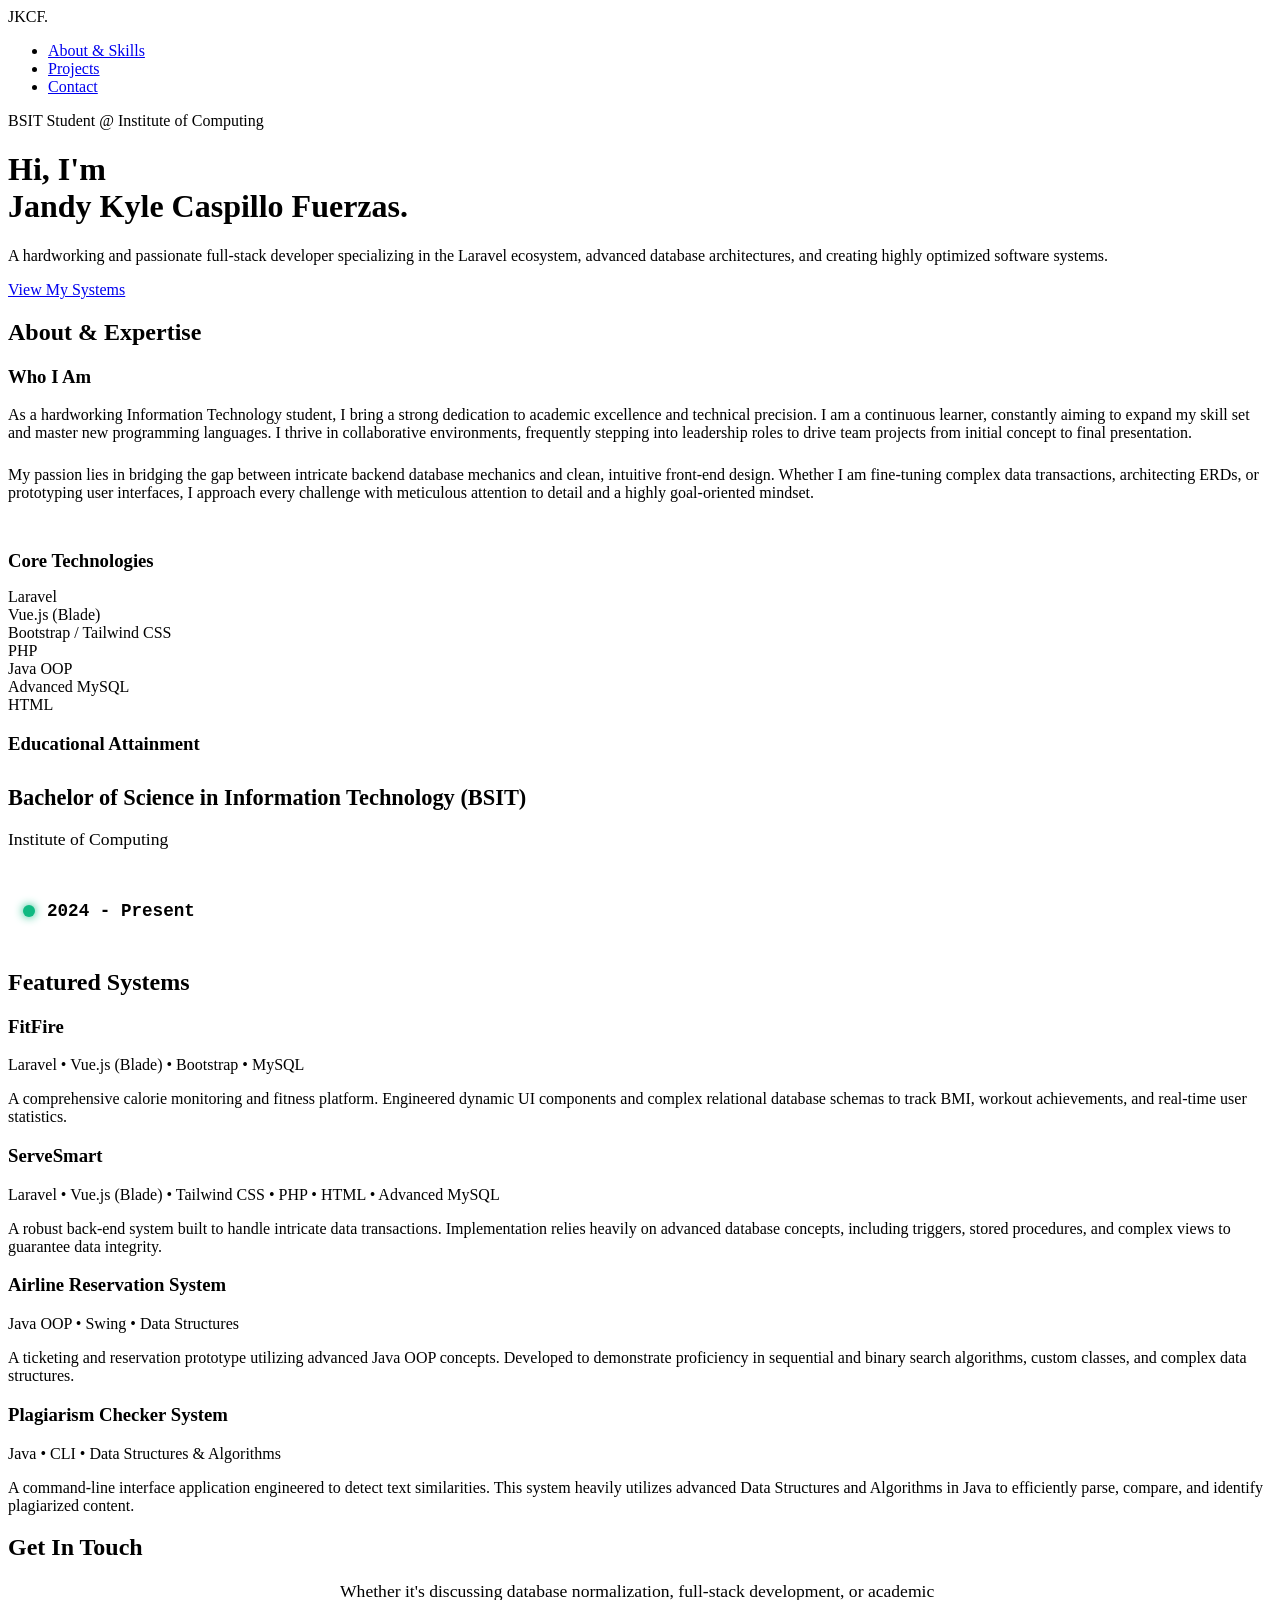
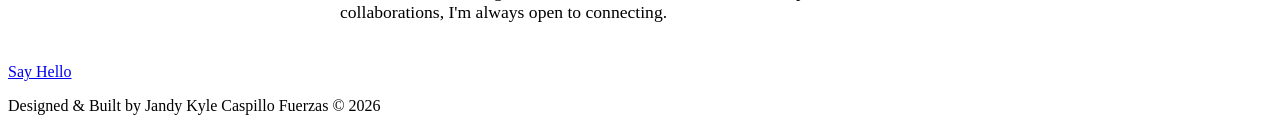
==== index.html @ 65add5ea "Update and rename asdasdsad.html to index.html" ====
<!DOCTYPE html>
<html lang="en">
<head>
    <meta charset="UTF-8">
    <meta name="viewport" content="width=device-width, initial-scale=1.0">
    <title>Jandy Kyle Caspillo Fuerzas | Portfolio</title>
    
    <!-- This line links your external CSS file -->
    <link rel="stylesheet" href="styles.css">
    
</head>
<body>

    <!-- Navigation -->
    <nav>
        <div class="logo">JKCF.</div>
        <ul class="nav-links">
            <li><a href="#about">About & Skills</a></li>
            <li><a href="#projects">Projects</a></li>
            <li><a href="#contact">Contact</a></li>
        </ul>
    </nav>

    <!-- Hero Section -->
    <header id="home">
        <div class="hero-subtitle">BSIT Student @ Institute of Computing</div>
        <h1 class="hero-title">Hi, I'm <br><span class="gradient-text">Jandy Kyle Caspillo Fuerzas.</span></h1>
        <p class="hero-desc">
            A hardworking and passionate full-stack developer specializing in the Laravel ecosystem, advanced database architectures, and creating highly optimized software systems.
        </p>
        <a href="#projects" class="btn">View My Systems</a>
    </header>

    <!-- About, Education & Skills Section -->
    <section id="about">
        <h2 class="section-title">About & Expertise</h2>
        <div class="about-container">
            
            <!-- About Me Text & Skills -->
            <div class="about-text">
                <h3>Who I Am</h3>
                <p style="color: var(--text-muted); margin-bottom: 1.5rem;">
                    As a hardworking Information Technology student, I bring a strong dedication to academic excellence and technical precision. I am a continuous learner, constantly aiming to expand my skill set and master new programming languages. I thrive in collaborative environments, frequently stepping into leadership roles to drive team projects from initial concept to final presentation.
                </p>
                <p style="color: var(--text-muted); margin-bottom: 2rem;">
                    My passion lies in bridging the gap between intricate backend database mechanics and clean, intuitive front-end design. Whether I am fine-tuning complex data transactions, architecting ERDs, or prototyping user interfaces, I approach every challenge with meticulous attention to detail and a highly goal-oriented mindset.
                </p>

                <!-- Skills Badges -->
                <h3 style="margin-top: 3rem; margin-bottom: 1rem;">Core Technologies</h3>
                <div class="skills-container">
                    <div class="skill-badge">Laravel</div>
                    <div class="skill-badge">Vue.js (Blade)</div>
                    <div class="skill-badge">Bootstrap / Tailwind CSS</div>
                    <div class="skill-badge">PHP</div>
                    <div class="skill-badge">Java OOP</div>
                    <div class="skill-badge">Advanced MySQL</div>
                    <div class="skill-badge">HTML</div>
                </div>
            </div>

            <!-- Education Box -->
            <div class="education-box">
                <h3>Educational Attainment</h3>
                <div class="edu-card">
                    <h4 style="font-size: 1.4rem; margin-bottom: 0.5rem; color: var(--text-main);">Bachelor of Science in Information Technology (BSIT)</h4>
                    <p style="font-size: 1.1rem; margin-bottom: 1.5rem; color: var(--text-muted);">Institute of Computing</p>
                    <div style="display: flex; align-items: center; gap: 12px; background: rgba(255,255,255,0.03); padding: 10px 15px; border-radius: 8px; width: fit-content;">
                        <span style="display: inline-block; width: 12px; height: 12px; background-color: #10b981; border-radius: 50%; box-shadow: 0 0 10px #10b981;"></span>
                        <p style="color: var(--text-main); font-family: monospace; font-size: 1.1rem; font-weight: bold;">2024 - Present</p>
                    </div>
                </div>
            </div>

        </div>
    </section>

    <!-- Projects Section -->
    <section id="projects">
        <h2 class="section-title">Featured Systems</h2>
        <div class="projects-grid">
            
            <!-- FitFire -->
            <div class="project-card">
                <h3 class="project-title">FitFire</h3>
                <div class="project-tech">Laravel • Vue.js (Blade) • Bootstrap • MySQL</div>
                <p class="project-desc">
                    A comprehensive calorie monitoring and fitness platform. Engineered dynamic UI components and complex relational database schemas to track BMI, workout achievements, and real-time user statistics.
                </p>
            </div>

            <!-- ServeSmart -->
            <div class="project-card">
                <h3 class="project-title">ServeSmart</h3>
                <div class="project-tech">Laravel • Vue.js (Blade) • Tailwind CSS • PHP • HTML • Advanced MySQL</div>
                <p class="project-desc">
                    A robust back-end system built to handle intricate data transactions. Implementation relies heavily on advanced database concepts, including triggers, stored procedures, and complex views to guarantee data integrity.
                </p>
            </div>

            <!-- Java Airline System -->
            <div class="project-card">
                <h3 class="project-title">Airline Reservation System</h3>
                <div class="project-tech">Java OOP • Swing • Data Structures</div>
                <p class="project-desc">
                    A ticketing and reservation prototype utilizing advanced Java OOP concepts. Developed to demonstrate proficiency in sequential and binary search algorithms, custom classes, and complex data structures.
                </p>
            </div>

            <!-- Plagiarism Checker System -->
            <div class="project-card">
                <h3 class="project-title">Plagiarism Checker System</h3>
                <div class="project-tech">Java • CLI • Data Structures & Algorithms</div>
                <p class="project-desc">
                    A command-line interface application engineered to detect text similarities. This system heavily utilizes advanced Data Structures and Algorithms in Java to efficiently parse, compare, and identify plagiarized content.
                </p>
            </div>

        </div>
    </section>

    <!-- Contact Section -->
    <section id="contact">
        <h2 class="section-title">Get In Touch</h2>
        <p style="color: var(--text-muted); max-width: 600px; margin: 0 auto 2.5rem auto; font-size: 1.1rem;">
            Whether it's discussing database normalization, full-stack development, or academic collaborations, I'm always open to connecting.
        </p>
        <a href="https://www.facebook.com/JandyKyle.Fuerzas.27" class="btn">Say Hello</a>
    </section>

    <!-- Footer -->
    <footer>
        <p>Designed & Built by Jandy Kyle Caspillo Fuerzas &copy; 2026</p>
    </footer>

    <!-- Smooth Scrolling Script -->
    <script>
        document.querySelectorAll('a[href^="#"]').forEach(anchor => {
            anchor.addEventListener('click', function (e) {
                e.preventDefault();
                document.querySelector(this.getAttribute('href')).scrollIntoView({
                    behavior: 'smooth'
                });
            });
        });
    </script>
</body>
</html>
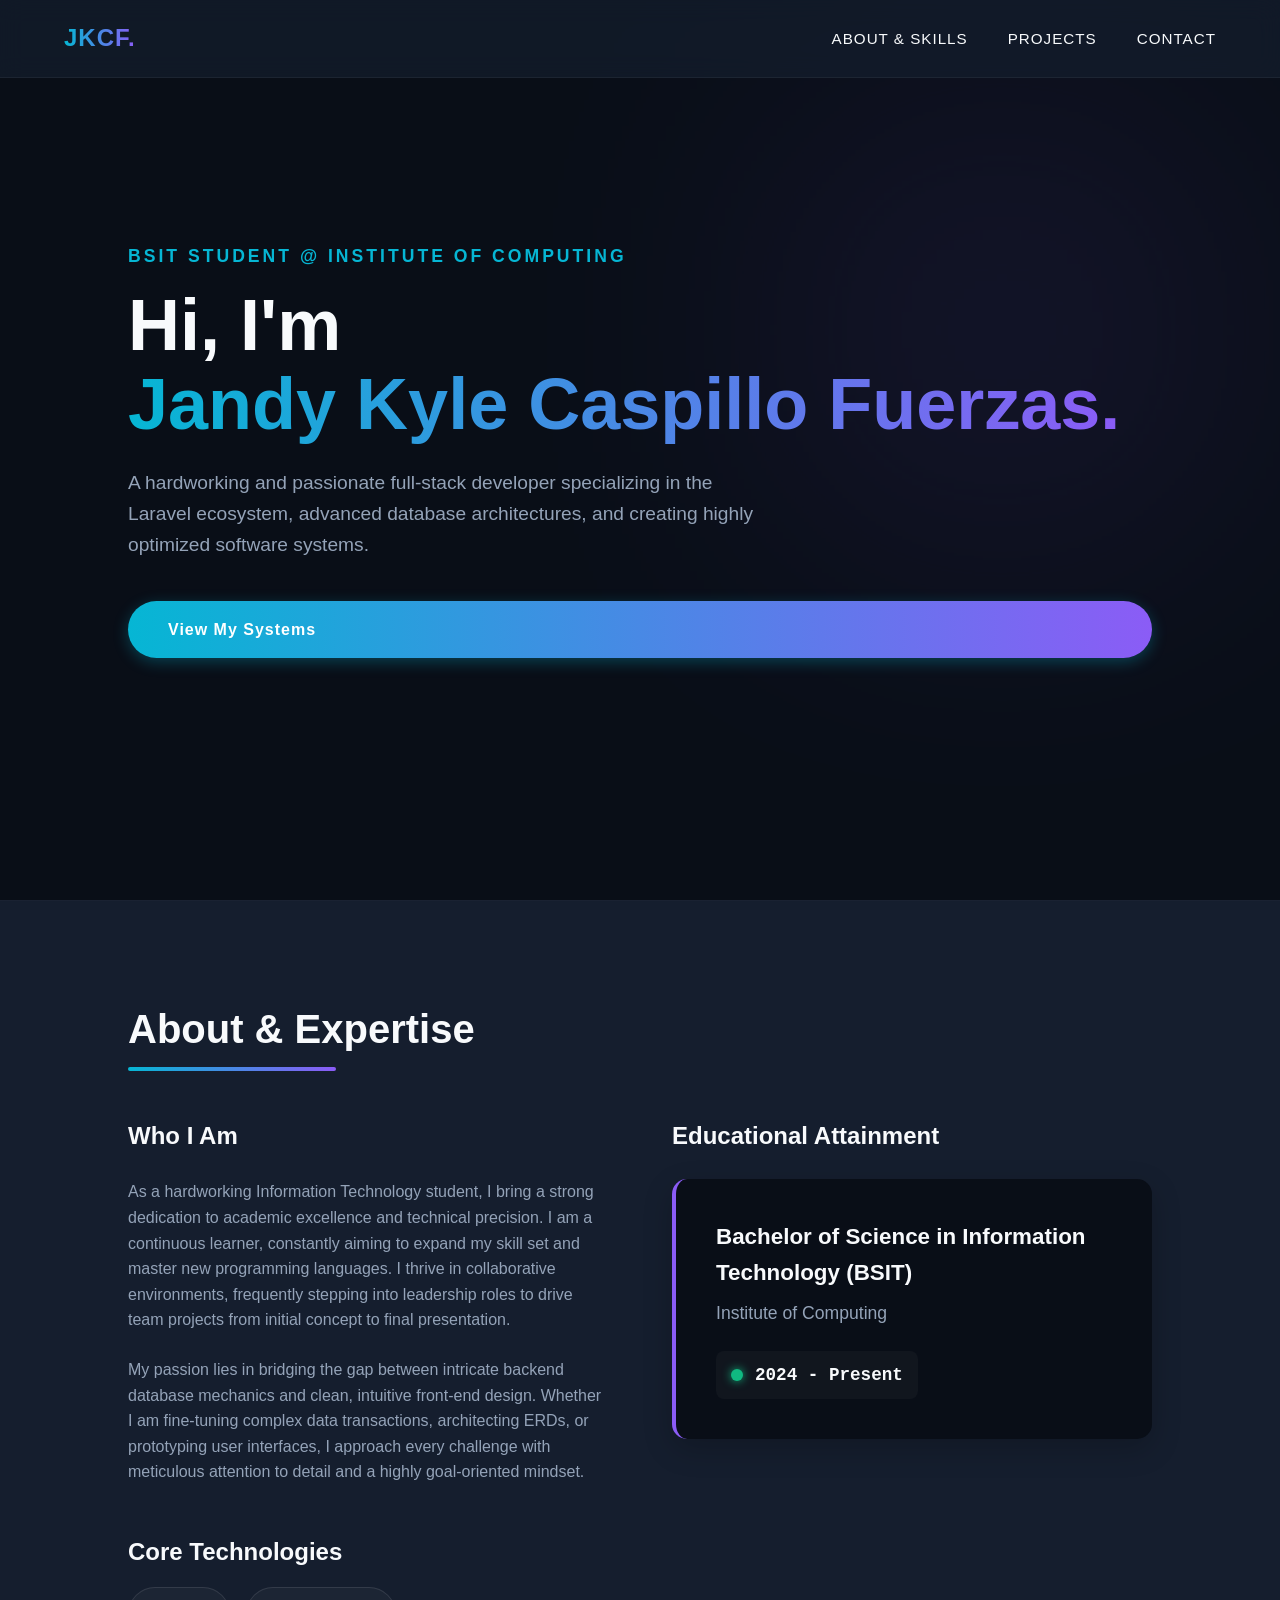
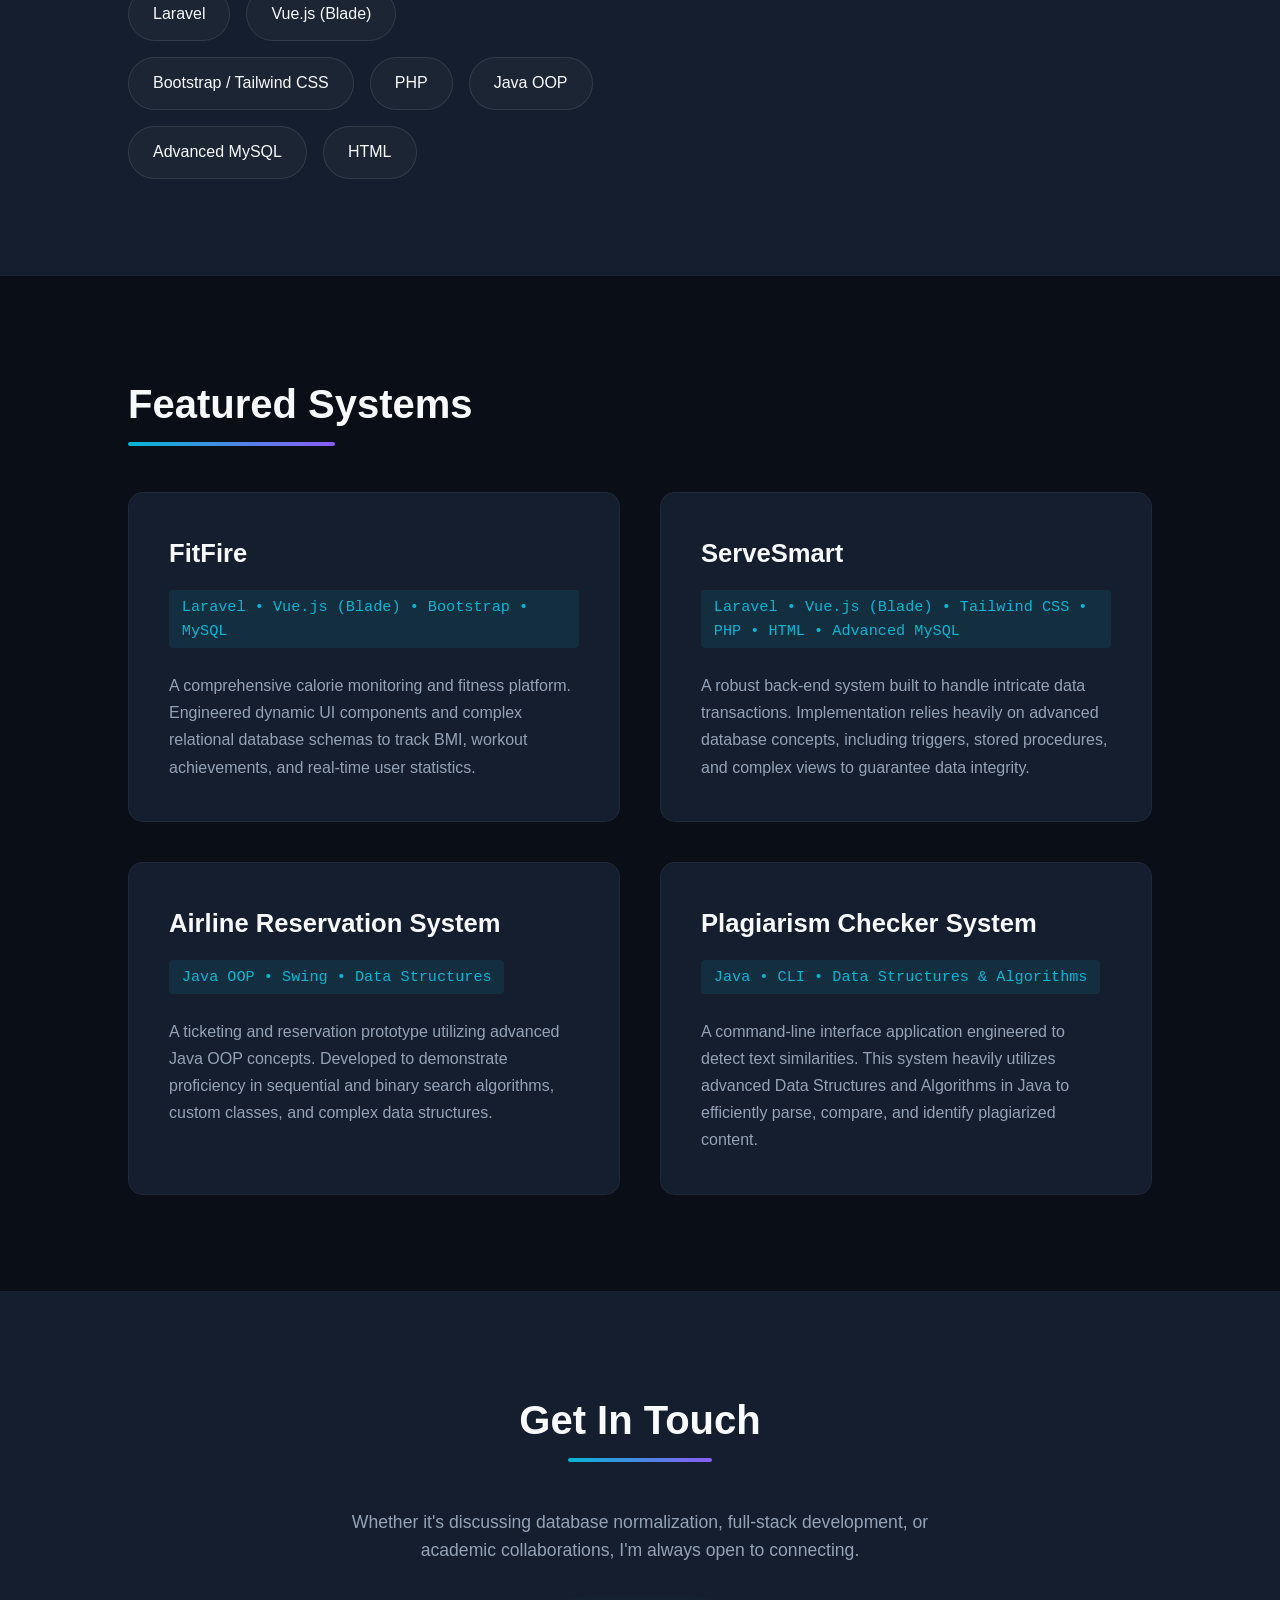
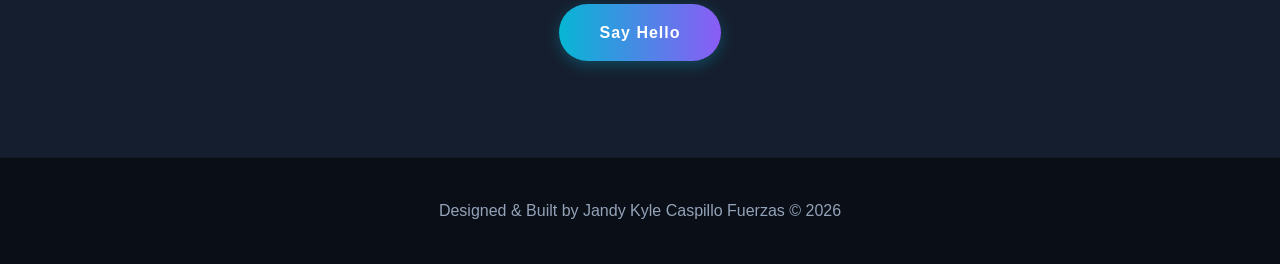
==== commit da3ea3e3: "Update index.html" ====
--- a/index.html
+++ b/index.html
@@ -6,7 +6,7 @@
     <title>Jandy Kyle Caspillo Fuerzas | Portfolio</title>
     
     <!-- This line links your external CSS file -->
-    <link rel="stylesheet" href="styles.css">
+    <link rel="stylesheet" href="style.css">
     
 </head>
 <body>
--- a/style.css
+++ b/style.css
@@ -0,0 +1,328 @@
+/* === BASE STYLES & VARIABLES === */
+:root {
+    --bg-dark: #090e17;
+    --surface: #151e2e;
+    --surface-glass: rgba(21, 30, 46, 0.7);
+    --accent-cyan: #06b6d4;
+    --accent-purple: #8b5cf6;
+    --text-main: #f8fafc;
+    --text-muted: #94a3b8;
+}
+
+* {
+    margin: 0;
+    padding: 0;
+    box-sizing: border-box;
+    font-family: 'Segoe UI', Tahoma, Geneva, Verdana, sans-serif;
+    scroll-behavior: smooth;
+}
+
+body {
+    background-color: var(--bg-dark);
+    color: var(--text-main);
+    line-height: 1.6;
+    overflow-x: hidden;
+}
+
+a {
+    text-decoration: none;
+    color: var(--accent-cyan);
+    transition: color 0.3s ease;
+}
+
+a:hover {
+    color: var(--accent-purple);
+}
+
+/* === NAVIGATION (GLASSMORPHISM) === */
+nav {
+    background-color: var(--surface-glass);
+    padding: 1.2rem 5%;
+    position: fixed;
+    width: 100%;
+    top: 0;
+    z-index: 1000;
+    display: flex;
+    justify-content: space-between;
+    align-items: center;
+    backdrop-filter: blur(12px);
+    border-bottom: 1px solid rgba(255, 255, 255, 0.05);
+}
+
+.logo {
+    font-size: 1.5rem;
+    font-weight: 800;
+    background: linear-gradient(90deg, var(--accent-cyan), var(--accent-purple));
+    -webkit-background-clip: text;
+    -webkit-text-fill-color: transparent;
+    letter-spacing: 1px;
+}
+
+.nav-links {
+    list-style: none;
+    display: flex;
+    gap: 2.5rem;
+}
+
+.nav-links a {
+    color: var(--text-main);
+    font-weight: 500;
+    font-size: 0.95rem;
+    text-transform: uppercase;
+    letter-spacing: 1px;
+}
+
+.nav-links a:hover {
+    color: var(--accent-cyan);
+}
+
+/* === HERO SECTION === */
+header {
+    min-height: 100vh;
+    display: flex;
+    flex-direction: column;
+    justify-content: center;
+    padding: 0 10%;
+    position: relative;
+}
+
+/* Ambient background glow */
+header::before {
+    content: '';
+    position: absolute;
+    top: 20%;
+    right: 10%;
+    width: 300px;
+    height: 300px;
+    background: var(--accent-purple);
+    filter: blur(150px);
+    opacity: 0.2;
+    z-index: -1;
+}
+
+.hero-subtitle {
+    color: var(--accent-cyan);
+    font-size: 1.1rem;
+    margin-bottom: 1rem;
+    letter-spacing: 3px;
+    text-transform: uppercase;
+    font-weight: 600;
+}
+
+.hero-title {
+    font-size: 4.5rem;
+    margin-bottom: 1.5rem;
+    line-height: 1.1;
+    font-weight: 800;
+}
+
+.gradient-text {
+    background: linear-gradient(to right, var(--accent-cyan), var(--accent-purple));
+    -webkit-background-clip: text;
+    -webkit-text-fill-color: transparent;
+}
+
+.hero-desc {
+    color: var(--text-muted);
+    font-size: 1.2rem;
+    max-width: 650px;
+    margin-bottom: 2.5rem;
+}
+
+.btn {
+    display: inline-block;
+    padding: 1rem 2.5rem;
+    background: linear-gradient(90deg, var(--accent-cyan), var(--accent-purple));
+    color: white !important;
+    border-radius: 50px;
+    font-weight: bold;
+    letter-spacing: 1px;
+    transition: transform 0.3s ease, box-shadow 0.3s ease;
+    box-shadow: 0 4px 15px rgba(6, 182, 212, 0.3);
+}
+
+.btn:hover {
+    transform: translateY(-3px);
+    box-shadow: 0 8px 25px rgba(139, 92, 246, 0.4);
+}
+
+/* === SECTIONS === */
+section {
+    padding: 6rem 10%;
+}
+
+.section-title {
+    font-size: 2.5rem;
+    margin-bottom: 3.5rem;
+    position: relative;
+    display: inline-block;
+    font-weight: 700;
+}
+
+.section-title::after {
+    content: '';
+    position: absolute;
+    bottom: -10px;
+    left: 0;
+    width: 60%;
+    height: 4px;
+    background: linear-gradient(90deg, var(--accent-cyan), var(--accent-purple));
+    border-radius: 2px;
+}
+
+/* === ABOUT & EDUCATION === */
+#about {
+    background-color: var(--surface);
+    border-top: 1px solid rgba(255,255,255,0.02);
+    border-bottom: 1px solid rgba(255,255,255,0.02);
+}
+
+.about-container {
+    display: flex;
+    flex-wrap: wrap;
+    gap: 4rem;
+}
+
+.about-text, .education-box {
+    flex: 1;
+    min-width: 300px;
+}
+
+.about-text h3, .education-box h3 {
+    color: var(--text-main);
+    margin-bottom: 1.5rem;
+    font-size: 1.5rem;
+}
+
+.edu-card {
+    background-color: var(--bg-dark);
+    padding: 2.5rem;
+    border-radius: 15px;
+    border-left: 4px solid var(--accent-purple);
+    box-shadow: 0 10px 30px rgba(0,0,0,0.2);
+    transition: transform 0.3s ease;
+}
+
+.edu-card:hover {
+    transform: translateY(-5px);
+}
+
+/* === SKILLS SECTION === */
+.skills-container {
+    display: flex;
+    flex-wrap: wrap;
+    gap: 1rem;
+    margin-top: 1rem;
+}
+
+.skill-badge {
+    background: rgba(255, 255, 255, 0.03);
+    border: 1px solid rgba(255, 255, 255, 0.1);
+    padding: 0.8rem 1.5rem;
+    border-radius: 50px;
+    font-size: 1rem;
+    font-weight: 500;
+    color: var(--text-main);
+    transition: all 0.3s ease;
+    cursor: default;
+}
+
+.skill-badge:hover {
+    border-color: var(--accent-cyan);
+    background: rgba(6, 182, 212, 0.1);
+    transform: translateY(-2px);
+    box-shadow: 0 5px 15px rgba(6, 182, 212, 0.2);
+}
+
+/* === PROJECTS GRID === */
+.projects-grid {
+    display: grid;
+    grid-template-columns: repeat(auto-fit, minmax(320px, 1fr));
+    gap: 2.5rem;
+}
+
+.project-card {
+    background-color: var(--surface);
+    padding: 2.5rem;
+    border-radius: 15px;
+    transition: all 0.4s ease;
+    border: 1px solid rgba(255,255,255,0.05);
+    position: relative;
+    overflow: hidden;
+}
+
+/* Glowing top border for cards */
+.project-card::before {
+    content: '';
+    position: absolute;
+    top: 0;
+    left: 0;
+    width: 100%;
+    height: 3px;
+    background: linear-gradient(90deg, var(--accent-cyan), var(--accent-purple));
+    transform: scaleX(0);
+    transform-origin: left;
+    transition: transform 0.4s ease;
+}
+
+.project-card:hover::before {
+    transform: scaleX(1);
+}
+
+.project-card:hover {
+    transform: translateY(-8px);
+    box-shadow: 0 20px 40px rgba(0,0,0,0.4);
+    border-color: rgba(255,255,255,0.1);
+}
+
+.project-title {
+    font-size: 1.6rem;
+    margin-bottom: 1rem;
+    color: var(--text-main);
+    font-weight: 700;
+}
+
+.project-tech {
+    font-family: monospace;
+    color: var(--accent-cyan);
+    margin-bottom: 1.5rem;
+    font-size: 0.95rem;
+    background: rgba(6, 182, 212, 0.1);
+    display: inline-block;
+    padding: 0.3rem 0.8rem;
+    border-radius: 4px;
+}
+
+.project-desc {
+    color: var(--text-muted);
+    font-size: 1rem;
+    line-height: 1.7;
+}
+
+/* === CONTACT === */
+#contact {
+    text-align: center;
+    background-color: var(--surface);
+    border-top: 1px solid rgba(255,255,255,0.02);
+}
+
+#contact .section-title::after {
+    left: 20%;
+    width: 60%;
+}
+
+/* === FOOTER === */
+footer {
+    text-align: center;
+    padding: 2.5rem;
+    background-color: var(--bg-dark);
+    color: var(--text-muted);
+    border-top: 1px solid rgba(255,255,255,0.05);
+}
+
+/* === RESPONSIVE DESIGN === */
+@media (max-width: 768px) {
+    .hero-title { font-size: 3rem; }
+    .nav-links { display: none; }
+    section { padding: 4rem 5%; }
+}
